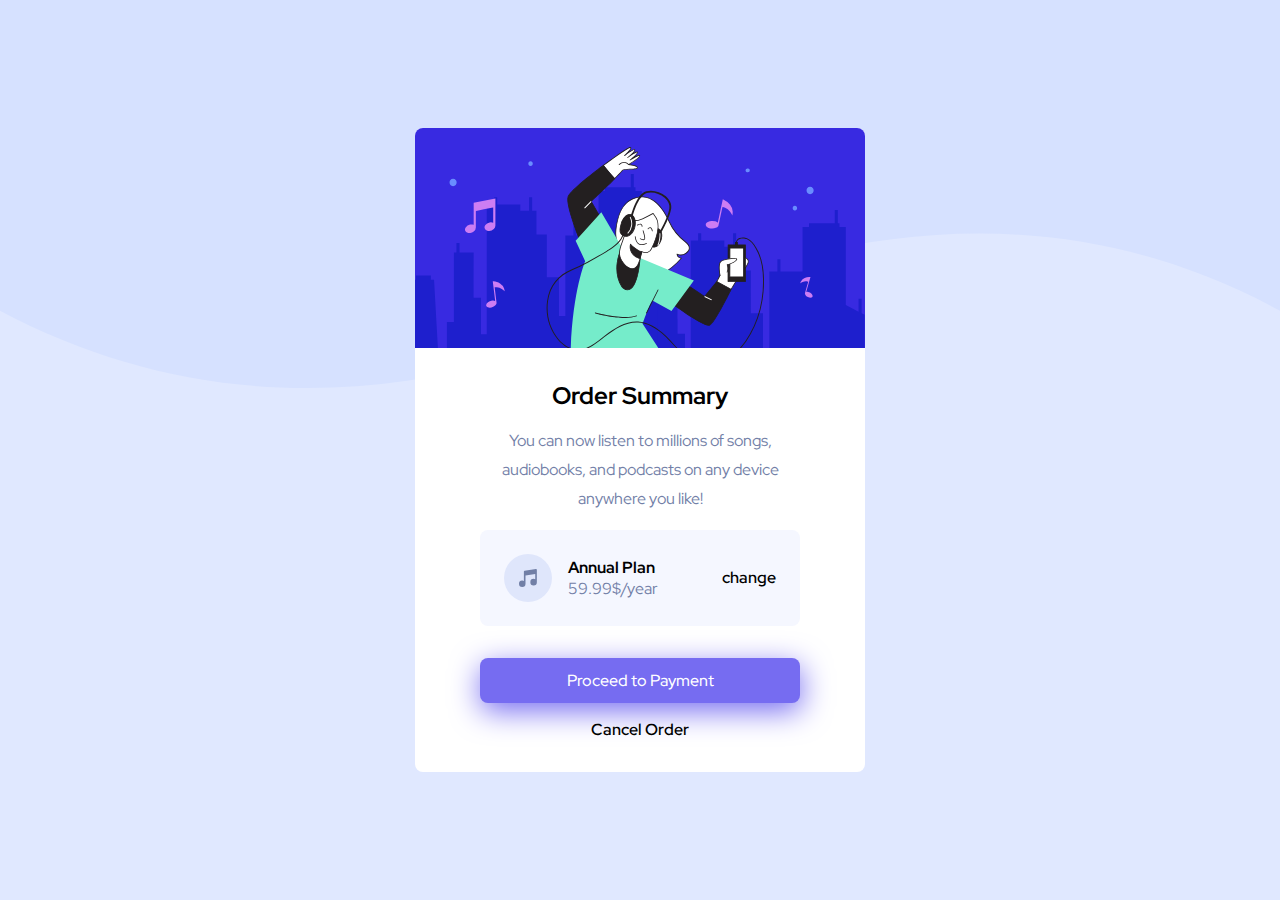
==== order-summary-component-main/index.html @ 398739cc "order-summary-component-main" ====
<!DOCTYPE html>
<html lang="en">
  <head>
    <meta charset="UTF-8" />
    <meta name="viewport" content="width=device-width, initial-scale=1.0" />
    <!-- displays site properly based on user's device -->

    <link
      rel="icon"
      type="image/png"
      sizes="32x32"
      href="./images/favicon-32x32.png"
    />

    <title>Frontend Mentor | Order summary card</title>
    <link rel="stylesheet" href="style.css" />
  </head>
  <body>
    <!-- Order Summary You can now listen to millions of songs, audiobooks, and
    podcasts on any device anywhere you like! Annual Plan $59.99/year Change
    Proceed to Payment Cancel Order

    <div class="attribution">
      Challenge by
      <a href="https://www.frontendmentor.io?ref=challenge" target="_blank"
        >Frontend Mentor</a
      >. Coded by <a href="#">Your Name Here</a>.
    </div> -->
    <div class="card bg-white">
      <div class="card-image">
        <img src="images/illustration-hero.svg" alt="no image" />
      </div>
      <div class="card-content d-flex justify-content-center">
        <h2 class="card-header mt-3 text-center mb-2">Order Summary</h2>
        <p class="card-text text-center text-muted mb-2">
          You can now listen to millions of songs, audiobooks, and podcasts on
          any device anywhere you like!
        </p>
        <div class="inner-card w-20rem bg-very-pale-blue mb-1">
          <img src="images/icon-music.svg" class="me-2" alt="no image" />
          <div class="inner-card-content">
            <h4 class="inner-card-header">Annual Plan</h4>
            <p class="inner-card-price text-muted">59.99$/year</p>
          </div>
          <div class="inner-card-button ms-auto">
            <p>change</p>
          </div>
        </div>
        <div class="btn btn-primary w-20rem text-center mt-3 mb-2">
          Proceed to Payment
        </div>
        <div class="final-btn mb-3">Cancel Order</div>
      </div>
    </div>
  </body>
</html>
---- order-summary-component-main/style.css ----
@import url("https://fonts.googleapis.com/css2?family=Almarai:wght@400;700&family=Comfortaa:wght@300&family=DM+Sans:ital,wght@1,400;1,500&family=Lato:ital,wght@1,300&family=Lemonada&family=Nunito:ital,wght@1,200&family=Outfit:wght@400;500&family=Poppins:ital,wght@0,600;1,600&family=Red+Hat+Display&family=Rubik:wght@300&display=swap");

:root {
  --pale-blue: hsl(225, 100%, 94%);
  --bright-blue: hsl(245, 75%, 52%);
  --very-pale-blue: hsl(225, 100%, 98%);
  --desaturated-blue: hsl(224, 23%, 55%);
  --darkblue: hsl(223, 47%, 23%);
  --red-hat-font-family: "Red Hat Display", sans-serif;
  --spacing-1: 0.5rem;
  --spacing-2: 1rem;
  --spacing-3: 2rem;
  --spacing-4: 3rem;
  --spacing-5: 4rem;
}
.bg-white {
  background-color: white;
}
* {
  padding: 0;
  margin: 0;
  box-sizing: border-box;
}
.w-20rem {
  width: 20rem;
}
.bg-very-pale-blue {
  background-color: var(--very-pale-blue);
}
.text-muted {
  color: var(--desaturated-blue);
}
.mt-3 {
  margin-top: var(--spacing-3);
}
.mt-4 {
  margin-top: var(--spacing-4);
}
.mb-3 {
  margin-bottom: var(--spacing-3);
}
.mb-2 {
  margin-bottom: var(--spacing-2);
}
.me-1 {
  margin-inline-end: var(--spacing-1);
}
.me-2 {
  margin-inline-end: var(--spacing-2);
}
.text-center {
  text-align: center !important;
}

body {
  font-family: var(--red-hat-font-family);
  background-image: url(images/pattern-background-desktop.svg);
  background-repeat: no-repeat;
  background-size: contain;
  background-color: var(--pale-blue);
  height: 100vh;
  display: flex;
  align-items: center;
  justify-content: center;
}
@media screen and (max-width: 600px) {
  body {
    background-image: url(images/pattern-background-mobile.svg) !important;
  }
  .card {
    width: 90% !important;
  }
  .card-image img {
    width: 100%;
  }
  html {
    font-size: 14px !important;
  }
}
@media screen and (max-width: 300px) {
  body {
    background-image: url(images/pattern-background-mobile.svg) !important;
  }
  .card {
    width: 90% !important;
  }
  .card-image img {
    width: 100%;
  }
  html {
    font-size: 8px !important;
  }
}
.card {
  border-radius: 0.5rem;
}
.card-image img {
  border-top-left-radius: 0.5rem;
  border-top-right-radius: 0.5rem;
  vertical-align: bottom;
}
.card-text {
  width: 18.75rem;
  line-height: 1.8rem;
}
.card-content {
  display: flex;
  justify-content: center;
  flex-direction: column;
  align-items: center;
}
.inner-card {
  padding: 1.5rem;
  border-radius: 0.5rem;
  display: flex;
  justify-content: flex-start;
  align-items: center;
}
.inner-card-button {
  font-weight: 600;
  cursor: pointer;
}
.inner-card-button:hover {
  color: var(--bright-blue);
}
.ms-auto {
  margin-inline-start: auto !important;
}
.btn {
  display: block;
  line-height: 1.2rem;
  padding: 0.8rem;
  border: none;
  border-radius: 0.5rem;
  cursor: pointer;
}
.btn-primary {
  color: white;
  font-weight: 500;
  background-color: #766cf1;
  box-shadow: 1px 8px 30px #766cf1;
}
.final-btn {
  cursor: pointer;
  font-weight: 600;
}
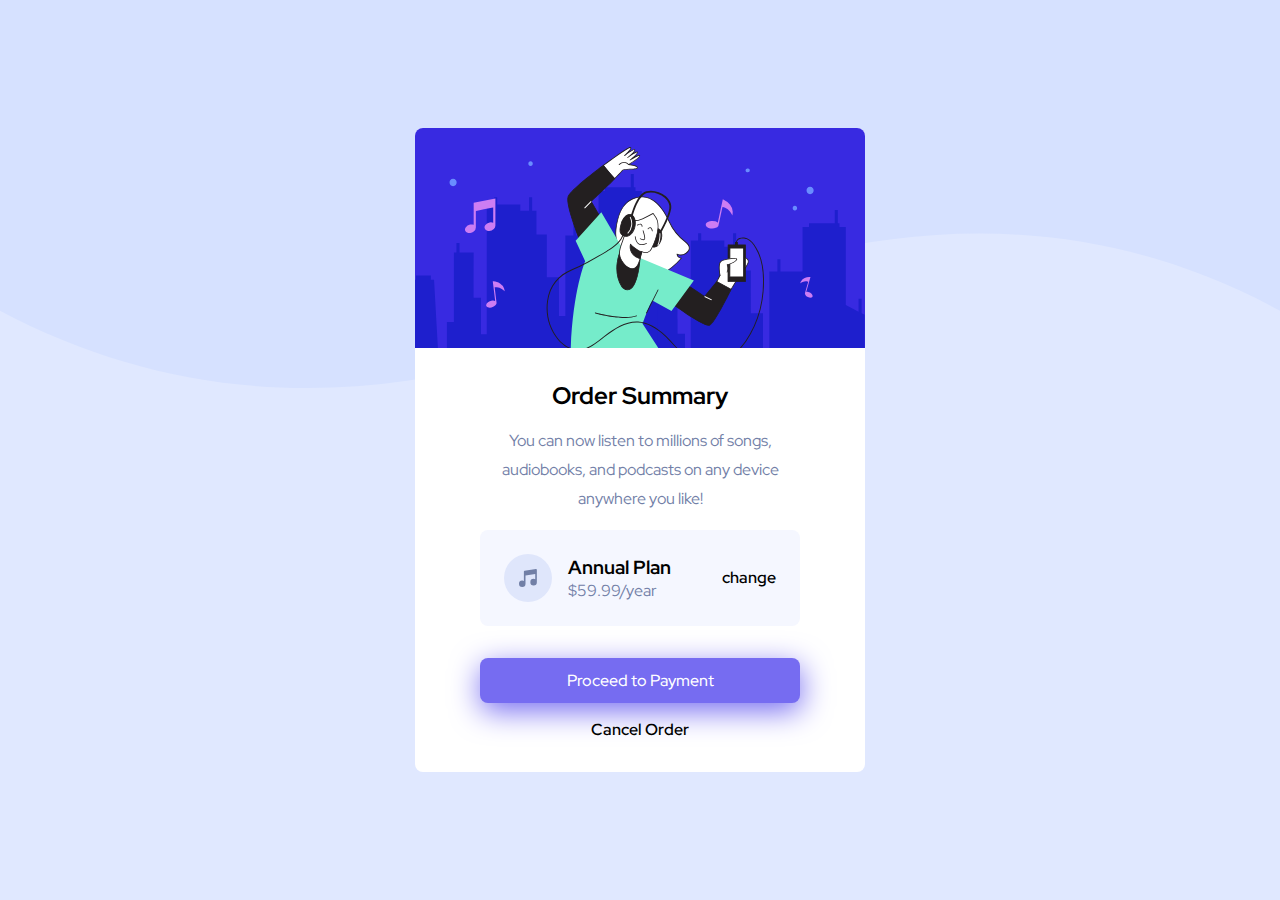
==== commit 5e63bafa: "add interactive-rating-component-main" ====
--- a/order-summary-component-main/index.html
+++ b/order-summary-component-main/index.html
@@ -1,5 +1,5 @@
 <!DOCTYPE html>
-<html lang="en">
+<html>
   <head>
     <meta charset="UTF-8" />
     <meta name="viewport" content="width=device-width, initial-scale=1.0" />
@@ -16,16 +16,6 @@
     <link rel="stylesheet" href="style.css" />
   </head>
   <body>
-    <!-- Order Summary You can now listen to millions of songs, audiobooks, and
-    podcasts on any device anywhere you like! Annual Plan $59.99/year Change
-    Proceed to Payment Cancel Order
-
-    <div class="attribution">
-      Challenge by
-      <a href="https://www.frontendmentor.io?ref=challenge" target="_blank"
-        >Frontend Mentor</a
-      >. Coded by <a href="#">Your Name Here</a>.
-    </div> -->
     <div class="card bg-white">
       <div class="card-image">
         <img src="images/illustration-hero.svg" alt="no image" />
@@ -39,8 +29,10 @@
         <div class="inner-card w-20rem bg-very-pale-blue mb-1">
           <img src="images/icon-music.svg" class="me-2" alt="no image" />
           <div class="inner-card-content">
-            <h4 class="inner-card-header">Annual Plan</h4>
-            <p class="inner-card-price text-muted">59.99$/year</p>
+            <h3 class="inner-card-header">Annual Plan</h3>
+            <p class="inner-card-price text-muted">
+              <span>&#36;</span>59.99/year
+            </p>
           </div>
           <div class="inner-card-button ms-auto">
             <p>change</p>
